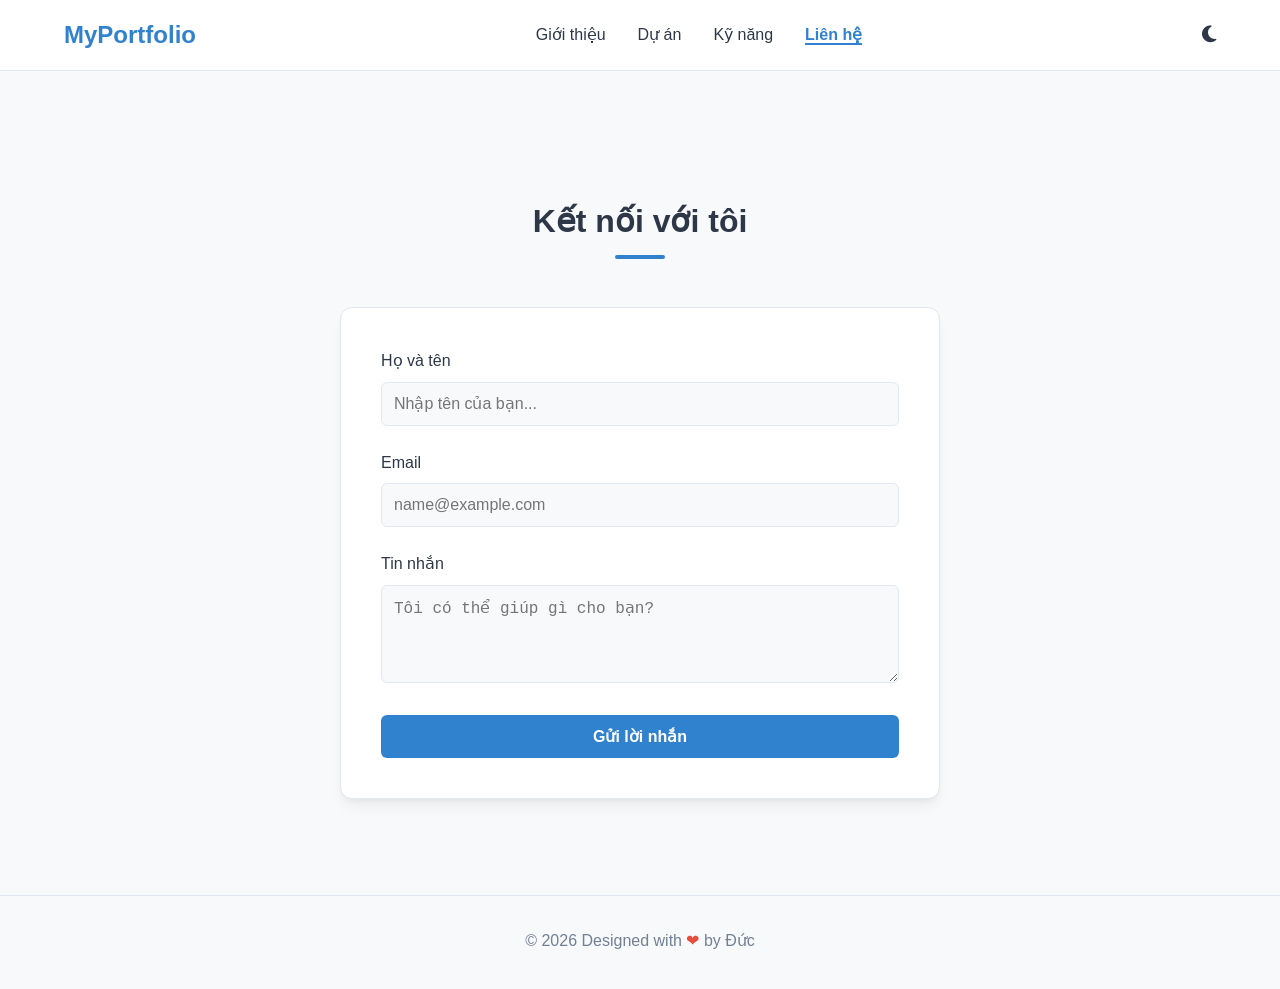
==== contact.html @ 0d7638c8 "Chuyển đổi cấu trúc website sang mô hình nhiều trang độc lập" ====
<!DOCTYPE html>
<html lang="vi">
<head>
    <meta charset="UTF-8">
    <meta name="viewport" content="width=device-width, initial-scale=1.0">
    <title>Liên hệ - Portfolio</title>
    <link rel="stylesheet" href="style.css">
    <link rel="stylesheet" href="https://cdnjs.cloudflare.com/ajax/libs/font-awesome/6.4.0/css/all.min.css">
</head>
<body>

    <nav class="navbar">
        <div class="logo">MyPortfolio</div>
        <ul class="nav-links">
            <li><a href="index.html">Giới thiệu</a></li>
            <li><a href="projects.html">Dự án</a></li>
            <li><a href="skills.html">Kỹ năng</a></li>
            <li><a href="contact.html" class="active">Liên hệ</a></li>
        </ul>
        <button id="theme-toggle" class="theme-btn"><i class="fas fa-moon"></i></button>
    </nav>

    <main class="container page-content">
        <section class="section">
            <h2 class="section-title">Kết nối với tôi</h2>
            <div class="contact-box">
                <form id="contact-form">
                    <div class="form-group">
                        <label for="name">Họ và tên</label>
                        <input type="text" id="name" required placeholder="Nhập tên của bạn...">
                    </div>
                    <div class="form-group">
                        <label for="email">Email</label>
                        <input type="email" id="email" required placeholder="name@example.com">
                    </div>
                    <div class="form-group">
                        <label for="message">Tin nhắn</label>
                        <textarea id="message" rows="4" required placeholder="Tôi có thể giúp gì cho bạn?"></textarea>
                    </div>
                    <button type="submit" class="submit-btn">Gửi lời nhắn</button>
                </form>
                <div id="form-status" class="status-message hidden"></div>
            </div>
        </section>
    </main>

    <footer>
        <p>© 2026 Designed with <span style="color: #e74c3c;">❤</span> by Đức</p>
    </footer>

    <script src="script.js"></script>
</body>
</html>
---- style.css ----
/* Sử dụng CSS Variables để làm tính năng Dark/Light Mode dễ dàng */
:root {
    --bg-primary: #f8f9fa;
    --bg-secondary: #ffffff;
    --text-main: #2d3748;
    --text-muted: #718096;
    --primary-color: #3182ce;
    --primary-hover: #2b6cb0;
    --nav-bg: rgba(255, 255, 255, 0.9);
    --card-shadow: 0 10px 15px -3px rgba(0, 0, 0, 0.05), 0 4px 6px -2px rgba(0, 0, 0, 0.05);
    --border-color: #e2e8f0;
}

/* Biến dành cho chế độ Dark Mode */
[data-theme="dark"] {
    --bg-primary: #1a202c;
    --bg-secondary: #2d3748;
    --text-main: #f7fafc;
    --text-muted: #a0aec0;
    --nav-bg: rgba(26, 32, 44, 0.9);
    --card-shadow: 0 10px 15px -3px rgba(0, 0, 0, 0.3);
    --border-color: #4a5568;
}

* {
    box-sizing: border-box;
    margin: 0;
    padding: 0;
    transition: background-color 0.3s ease, color 0.3s ease;
}

html {
    scroll-behavior: smooth;
}

body {
    font-family: -apple-system, BlinkMacSystemFont, "Segoe UI", Roboto, sans-serif;
    background-color: var(--bg-primary);
    color: var(--text-main);
    line-height: 1.6;
}

/* Thanh điều hướng cố định (Sticky Navbar) */
.navbar {
    position: fixed;
    top: 0; width: 100%; z-index: 1000;
    display: flex; justify-content: space-between; align-items: center;
    padding: 1rem 5%;
    background-color: var(--nav-bg);
    backdrop-filter: blur(10px);
    border-bottom: 1px solid var(--border-color);
}

.logo { font-size: 1.5rem; font-weight: bold; color: var(--primary-color); }
.nav-links { display: flex; list-style: none; gap: 2rem; }
.nav-links a { text-decoration: none; color: var(--text-main); font-weight: 500; }
.nav-links a:hover { color: var(--primary-color); }

.theme-btn {
    background: none; border: none; font-size: 1.2rem;
    cursor: pointer; color: var(--text-main);
}

/* Khối Hero */
.hero-section {
    height: 60vh;
    display: flex; justify-content: center; align-items: center;
    text-align: center; background: linear-gradient(135deg, #3182ce 0%, #5a67d8 100%);
    color: white; padding: 0 1rem; margin-top: 60px;
}
.hero-content h1 { font-size: 3rem; margin-bottom: 1rem; }
.hero-content p { font-size: 1.2rem; opacity: 0.9; margin-bottom: 2rem; }
.cta-btn {
    padding: 0.8rem 2rem; background: white; color: #3182ce;
    text-decoration: none; font-weight: bold; border-radius: 50px;
    box-shadow: 0 4px 6px rgba(0,0,0,0.1); transition: 0.2s;
}
.cta-btn:hover { transform: translateY(-3px); box-shadow: 0 10px 15px rgba(0,0,0,0.15); }

/* Bố cục trang */
.container { max-width: 1100px; margin: 0 auto; padding: 2rem 1rem; }
.section { padding: 4rem 0; }
.section-title { text-align: center; margin-bottom: 3rem; font-size: 2rem; position: relative; }
.section-title::after {
    content: ''; display: block; width: 50px; height: 4px;
    background: var(--primary-color); margin: 8px auto 0; border-radius: 2px;
}

/* CSS Grid cho các thẻ dự án */
.projects-grid {
    display: grid;
    grid-template-columns: repeat(auto-fit, minmax(300px, 1fr));
    gap: 2rem;
}

.project-card {
    background-color: var(--bg-secondary); padding: 2rem;
    border-radius: 12px; border: 1px solid var(--border-color);
    box-shadow: var(--card-shadow); transition: transform 0.3s ease;
    position: relative; overflow: hidden;
}
.project-card:hover { transform: translateY(-5px); }

.card-badge {
    display: inline-block; padding: 0.25rem 0.75rem; background: rgba(49, 130, 206, 0.1);
    color: var(--primary-color); border-radius: 20px; font-size: 0.8rem; font-weight: bold; margin-bottom: 1rem;
}
.project-card h3 { margin-bottom: 0.5rem; font-size: 1.3rem; }
.project-card p { color: var(--text-muted); font-size: 0.95rem; }

/* Định dạng phần Kỹ năng mới nâng cấp */
.skills-box {
    max-width: 700px; margin: 0 auto; background-color: var(--bg-secondary);
    padding: 2.5rem; border-radius: 12px; box-shadow: var(--card-shadow);
    border: 1px solid var(--border-color);
}
.skill-item { margin-bottom: 1.5rem; }
.skill-item:last-child { margin-bottom: 0; }
.skill-info { display: flex; justify-content: space-between; margin-bottom: 0.5rem; font-weight: 500; }
.skill-bar { width: 100%; height: 10px; background-color: var(--bg-primary); border-radius: 5px; overflow: hidden; }
.skill-progress { 
    height: 100%; background: linear-gradient(90deg, var(--primary-color), #5a67d8); 
    border-radius: 5px; animation: loadBar 1.5s ease-out forwards; 
}
@keyframes loadBar { from { width: 0; } }

/* Định dạng Form liên hệ */
.contact-box {
    max-width: 600px; margin: 0 auto; background-color: var(--bg-secondary);
    padding: 2.5rem; border-radius: 12px; box-shadow: var(--card-shadow);
    border: 1px solid var(--border-color);
}
.form-group { margin-bottom: 1.5rem; }
.form-group label { display: block; margin-bottom: 0.5rem; font-weight: 500; }
.form-group input, .form-group textarea {
    width: 100%; padding: 0.75rem; border: 1px solid var(--border-color);
    border-radius: 6px; background-color: var(--bg-primary); color: var(--text-main);
    font-size: 1rem;
}
.form-group input:focus, .form-group textarea:focus { outline: none; border-color: var(--primary-color); }
.submit-btn { width: 100%; padding: 0.75rem; background-color: var(--primary-color); color: white; border: none; border-radius: 6px; font-size: 1rem; font-weight: bold; cursor: pointer; }
.submit-btn:hover { background-color: var(--primary-hover); }

/* Thông báo trạng thái form */
.status-message { padding: 1rem; border-radius: 6px; margin-top: 1rem; text-align: center; font-weight: 500; }
.status-message.success { background-color: #c6f6d5; color: #22543d; }
.status-message.hidden { display: none; }

footer { text-align: center; padding: 2rem; border-top: 1px solid var(--border-color); color: var(--text-muted); }
/* Đẩy nội dung các trang con xuống dưới thanh Navbar */
.page-content {
    margin-top: 100px;
    min-height: 75vh; /* Đảm bảo footer luôn nằm ở đáy trang */
}

/* Thắp sáng mục menu hiện tại đang được chọn */
.nav-links a.active {
    color: var(--primary-color);
    font-weight: bold;
    border-bottom: 2px solid var(--primary-color);
}
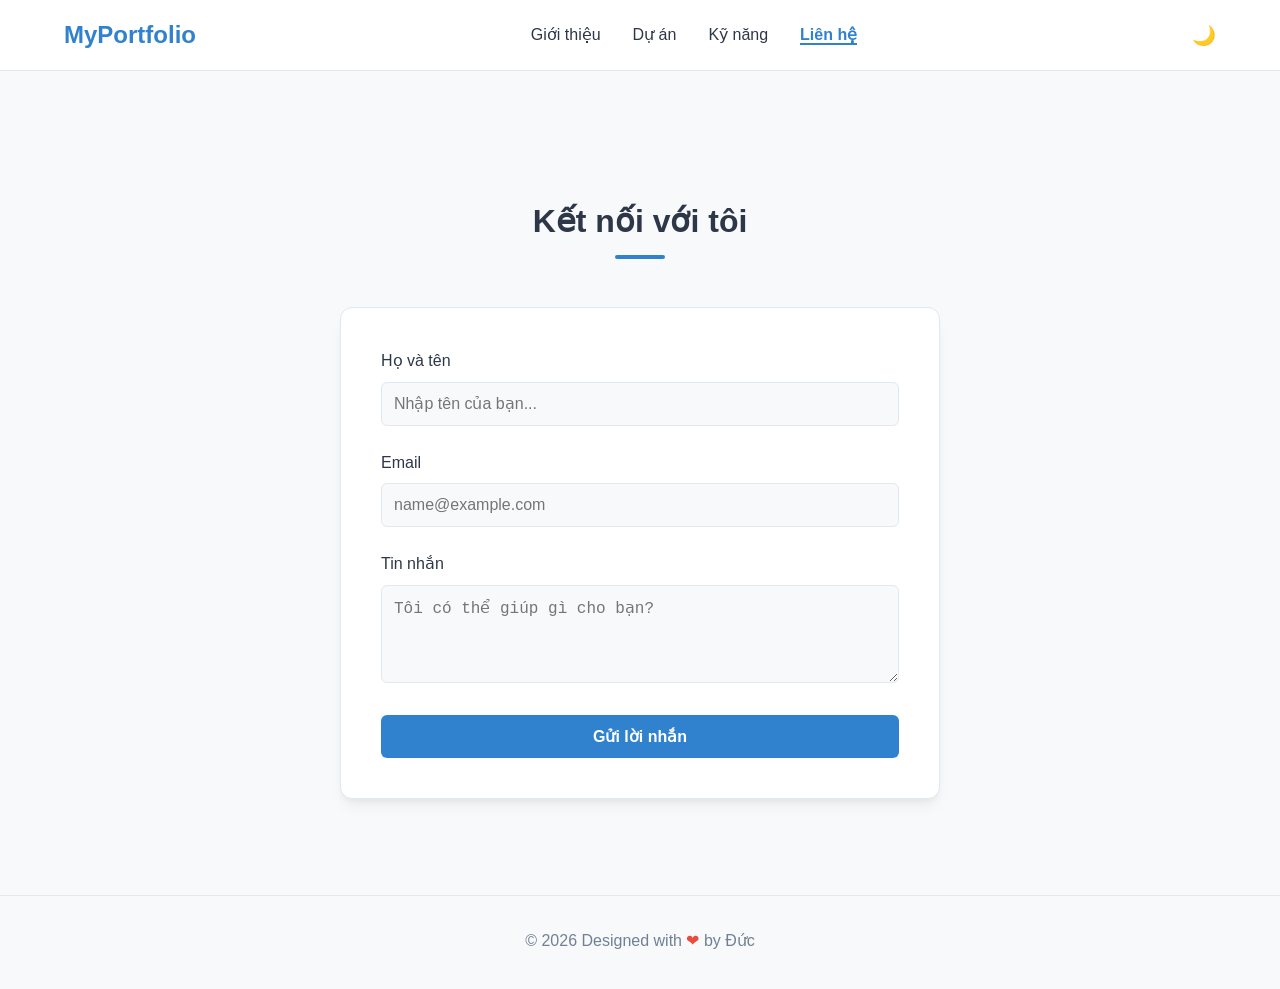
==== commit 42fadd17: "đã sửa lỗi" ====
--- a/contact.html
+++ b/contact.html
@@ -17,7 +17,7 @@
             <li><a href="skills.html">Kỹ năng</a></li>
             <li><a href="contact.html" class="active">Liên hệ</a></li>
         </ul>
-        <button id="theme-toggle" class="theme-btn"><i class="fas fa-moon"></i></button>
+       <button id="theme-toggle" class="theme-btn">🌙</button>
     </nav>
 
     <main class="container page-content">
